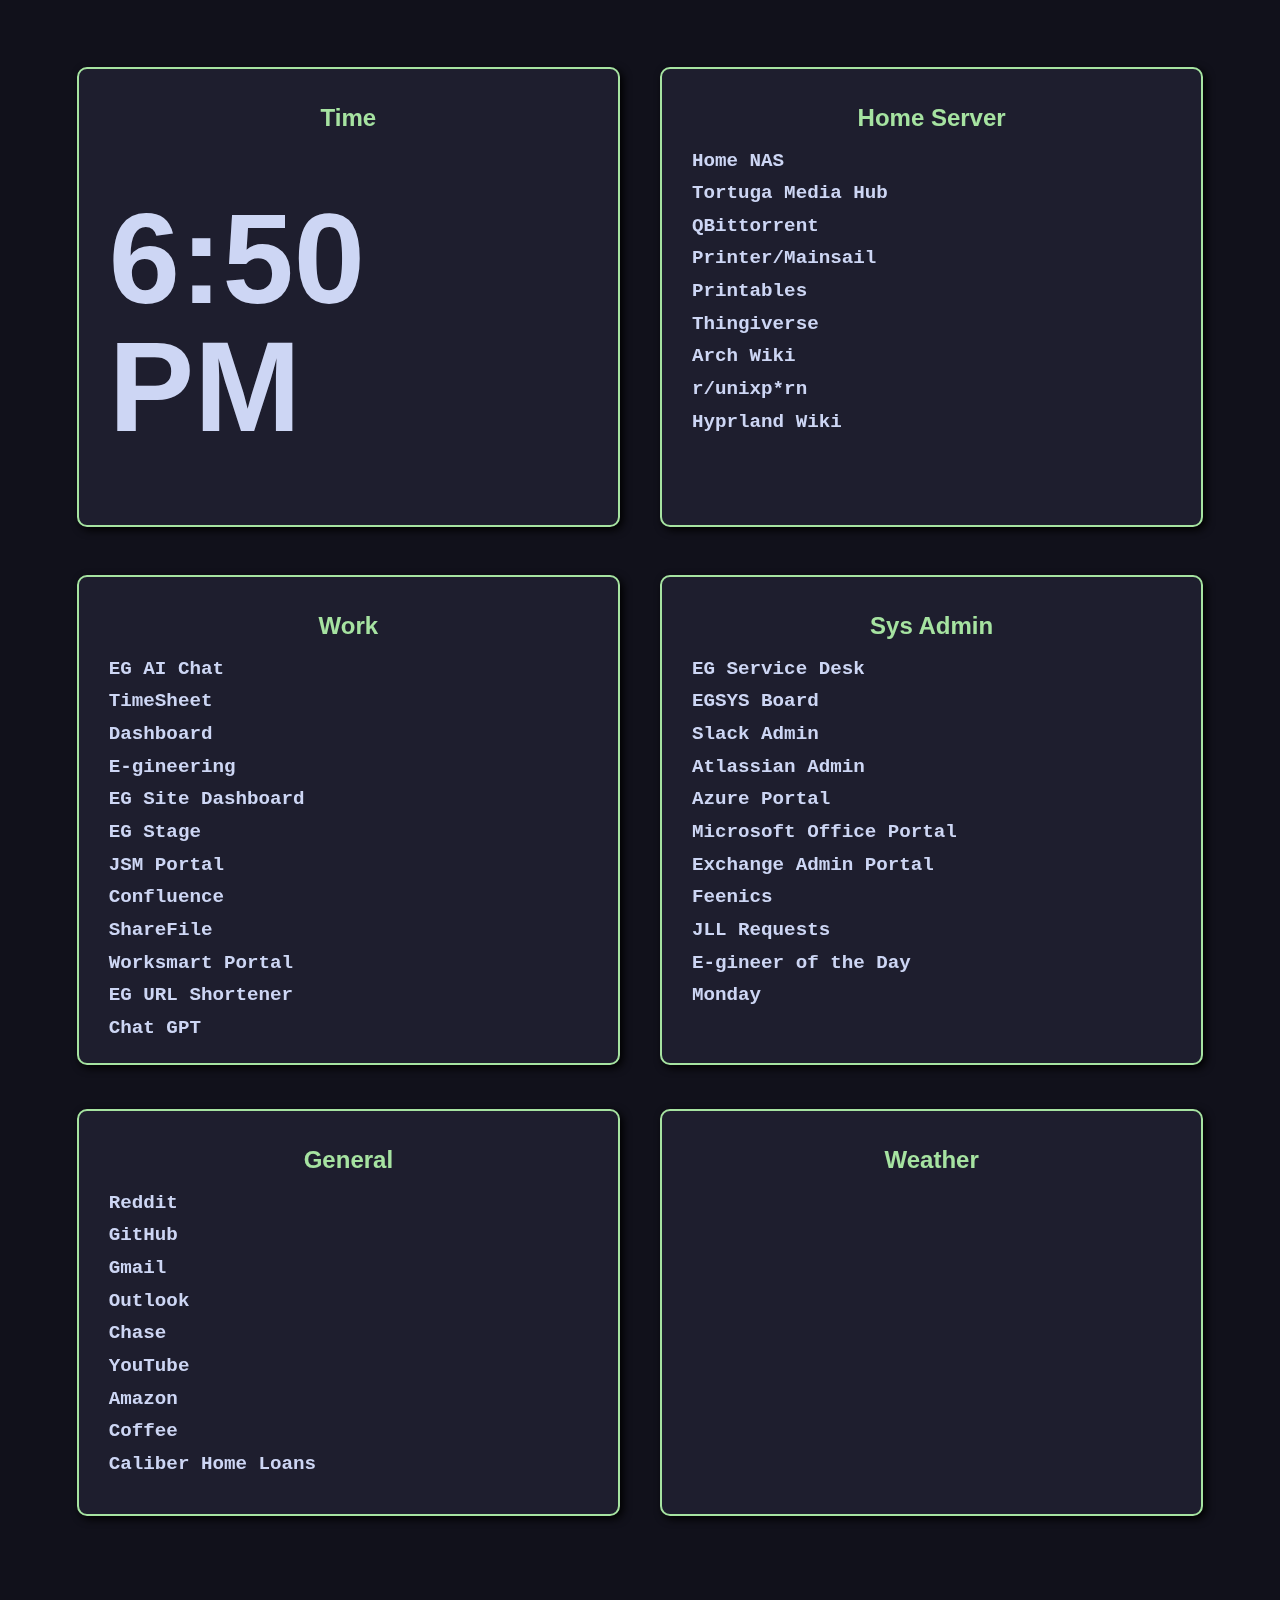
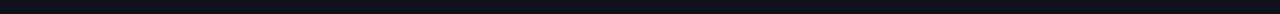
==== index.html @ acf40770 "EGSYS link - Kanban'" ====
<!doctype html>

<html lang="en">

<head>
  <meta charset="utf-8">

  <title>My Bookmarks</title>
  <meta name="description" content="The HTML5 Herald">
  <meta name="author" content="SitePoint">

  <link href="https://fonts.googleapis.com/css?family=Asap:400,500,600,700&display=swap" rel="stylesheet">
  <link href="https://fonts.googleapis.com/css?family=IBM+Plex+Mono:300,400,700&display=swap" rel="stylesheet">
  <link rel="icon" href="faves/arch.svg" type="image/svg+xml">
  <link rel="script" type="script" href="scripts.js">
  <link rel="stylesheet" type="text/css" href="column-classes.css">
  <link rel="stylesheet" type="text/css" href="style.css">  


  <script>
  function startTime() {
    var today = new Date();
    var h = today.getHours();
    var m = today.getMinutes();
    var s = today.getSeconds();
    var ampm = h >= 12 ? 'PM' : 'AM';
    h = h % 12;
    h = h ? h : 12; // the hour '0' should be '12'
    m = checkTime(m);
    s = checkTime(s);
    document.getElementById('txt').innerHTML =
      h + ":" + m + " " + ampm;
    var t = setTimeout(startTime, 500);
  }
  function checkTime(i) {
    if (i < 10) { i = "0" + i };  // add zero in front of numbers < 10
    return i;
  }
</script>



</head>

<body class="background-image" onload="startTime()">

  <header>
  </header>
  
  <div class="card-container">

    <div class="card grid">
      <h3>Time</h3>
      <div id=txt></div>
    </div>
    
    <div class="card grid">
      <h3>Home Server</h3>
      <ul>
        <li><a target="_blank" href="http://10.0.0.230/">Home NAS</a></li>
        <li><a target="_blank" href="https://tortugamediahub.com">Tortuga Media Hub</a></li>
        <li><a target="_blank" href="http://10.0.0.196:8080/">QBittorrent</a></li>
        <li><a target="_blank" href="http://10.0.0.172/">Printer/Mainsail</a></li>
        <li><a target="_blank" href="http://www.printables.com">Printables</a></li>
        <li><a target="_blank" href="https://www.thingiverse.com/">Thingiverse</a></li>
        <li><a target="_blank" href="https://wiki.archlinux.org/">Arch Wiki</a></li>
        <li><a target="_blank" href="https://www.reddit.com/r/unixporn/">r/unixp*rn</a></li>
        <li><a target="_blank" href="https://wiki.hyprland.org/">Hyprland Wiki</a></li>
      </ul>
      </ul>
    </div>
    
    <div class="card grid">
      <h3>Work</h3>
      <ul>
        <li><a target="_blank" href="https://aichat.e-gineering.com">EG AI Chat</a></li>
        <li><a target="_blank" href="https://time.e-gineering.com">TimeSheet</a></li>
        <li><a target="_blank" href="https://dashboard.e-gineering.com">Dashboard</a></li>
        <li><a target="_blank" href="http://www.e-gineering.com/">E-gineering</a></li>
        <li><a target="_blank" href="http://www.e-gineering.com/wp-admin">EG Site Dashboard</a></li>
        <li><a target="_blank" href="https://egwpstaging.wpengine.com/">EG Stage</a></li>
        <li><a target="_blank" href="https://e-gineering.atlassian.net/servicedesk/customer/portals">JSM Portal</a></li>
        <li><a target="_blank" href="https://e-gineering.atlassian.net/wiki/home">Confluence</a></li>
        <li><a target="_blank" href="https://e-gineering.sharefile.com/dashboard">ShareFile</a></li>
        <li><a target="_blank" href="https://wsiee.prismhr.com/wsi">Worksmart Portal</a></li>
        <li><a target="_blank" href="https://u.eginc.io/">EG URL Shortener</a></li>
        <li><a target="_blank" href="https://chat.openai.com/">Chat GPT</a></li>
      </ul>
    </div>
    
    <div class="card grid">
      <h3>Sys Admin</h3>
      <ul>
        <li><a target="_blank" href="https://e-gineering.atlassian.net/jira/servicedesk/projects/EGSD/">EG Service Desk</a></li>
        <li><a target="_blank" href="https://e-gineering.atlassian.net/jira/software/c/projects/EGSYS/boards/229">EGSYS Board</a></li>
        <li><a target="_blank" href="https://e-gineering.slack.com/admin">Slack Admin</a></li>
        <li><a target="_blank" href="https://admin.atlassian.com">Atlassian Admin</a></li>
        <li><a target="_blank" href="https://portal.azure.com/">Azure Portal</a></li>
        <li><a target="_blank" href="https://admin.microsoft.com/AdminPortal/Home">Microsoft Office Portal</a></li>
        <li><a target="_blank" href="https://admin.exchange.microsoft.com/#/">Exchange Admin Portal</a></li>
        <li><a target="_blank" href="https://keep.feenicshosting.com/dashboard">Feenics</a></li>
        <li><a target="_blank" href="https://www.ng1.angusanywhere.com/Tenant/JLL/JLL/Default.aspx">JLL Requests</a></li>
        <li><a target="_blank" href="https://docs.google.com/spreadsheets/d/1_-g8cdtYRNBKODkopYrviepSSPuksaxMFamxk_QSzrs/edit#gid=0">E-gineer of the Day</a></li>
        <li><a target="_blank" href="https://e-gineering.monday.com/my_work">Monday</a></li>
      </ul>
    </div>

    <div class="card grid">
      <h3>General</h3>
      <ul>
        <li><a target="_blank" href="https://reddit.com">Reddit</a></li>
        <li><a target="_blank" href="https://github.com">GitHub</a></li>
        <li><a target="_blank" href="https://gmail.com">Gmail</a></li>
        <li><a target="_blank" href="https://outlook.office.com">Outlook</a></li>
        <li><a target="_blank" href="https://www.chase.com">Chase</a></li>
        <li><a target="_blank" href="https://www.youtube.com">YouTube</a></li>
        <li><a target="_blank" href="https://smile.amazon.com">Amazon</a></li>
        <li><a target="_blank" href="https://www.mistobox.com/dashboard/">Coffee</a></li>
        <li><a target="_blank" href="https://myaccount.caliberhomeloans.com/dashboard">Caliber Home Loans</a></li>        
      </ul>
    </div>

<div class="card grid">
  <h3>Weather</h3>
  <p id="temperature"></p>
  <p id="conditions"></p>
</div>

  </div>

  <script src="weather.js"></script>

</body>

</html>
---- style.css ----
/* reset styles */
html, body, div, span, applet, object, iframe, h1, h2, h3, h4, h5, h6, p, blockquote, pre,
a, abbr, acronym, address, big, cite, code, del, dfn, em, font, img, ins, kbd, q, s, samp,
small, strike, strong, sub, sup, tt, var, b, u, i, center,
dl, dt, dd, ol, ul, li, fieldset, form, label, legend,
table, caption, tbody, tfoot, thead, tr, th, td {
    margin: 0; padding: 0;  border: 0; outline: 0; font-size: 100%;
    vertical-align: baseline; background: transparent;
}

body { line-height: 1; }
ol, ul { list-style: none; }
blockquote, q { quotes: none; }
blockquote:before, blockquote:after, q:before, q:after { content: ''; }
:focus { outline: 0; }
ins { text-decoration: none; }
del { text-decoration: line-through; }
table { border-collapse: collapse; border-spacing: 0; }

/* TypeScale
---------------------------*/

html {font-size: 1em;}

body {
  background-color: white;
  margin: 0%;
  font-family: 'Jetbrains Mono', monospace;
  font-weight: 600;
  line-height: 1.2;
  color: #cdd6f4;
  height: auto;
}

p {margin-bottom: 1.3em;}

h1, h2, h3, h4 {
  margin: 1.414em 0 0.5em;
  font-weight: 600;
  line-height: 1.2;
}

h1 {
  margin: 2%;
  font-size: 2.441em;
}

h2 {font-size: 1.953em;}

h3 {font-size: 1.5em;}

h4 {font-size: 1.25em;}

small, .font_small {font-size: 0.8em;}


/* Typography
---------------------------*/

.background-image {
/*   background:linear-gradient(rgba(0,0,0,0.7), rgba(0,0,0,0.9)), url('images/pixel.png');*/
   background-color: #11111b;
   background-size: cover;
   background-attachment: fixed;
   background-position: center;
   height: 100vh;
}

h1,h2,h3,h4,h5 {
  color: #cdd6f4;
  font-family: 'Jetbrains Mono', sans-serif;
  word-wrap: break-word;
}

body, p, a {
  font-family: 'Jetbrains Mono', monospace;
  font-weight: 600;
  line-height: 1.7;
}

h1.title, #txt {
  font-weight: 900;
  font-family: 'Jetbrains Mono', sans-serif;
  text-align: left;
  font-size: 8em;
  line-height: 1;
  padding: 50px 0px;
}

h1.ending {
  margin: auto;
}

h3 {
  font-weight: 900;
  color: #cdd6f4;
}

a, p {
  color: #cdd6f4;
  font-size: 1.2em;
  text-decoration: none;
}

a:hover {
  color: #a6e3a1;
}

nav ul {
  display: inline;
}

/*ul li:before {
    content: "• ";
}
*/

/* CARD STYLES
---------------------------*/

.card-container {
  display: grid;
  grid-template-columns: repeat(auto-fit, minmax(350px, 1fr));
  grid-auto-rows: repeat(auto-fit, minmax(150px, 1fr));
  grid-gap: 2.5em;
  grid-auto-flow: dense;
  align-items: center;
  margin: 5% 6%;
  padding-bottom: 100px;
}

.card-container .ux-card {
  grid-template-columns: repeat(auto-fit, minmax(350px, 2fr));
}

.card {
  padding: 30px;
  height: 85%;
  border-radius: 10px;
  background: #1e1e2e;
  border: 2px solid #a6e3a1;
  backdrop-filter: blur(3px);
  box-shadow: 3px 3px 8px #000;
}

.card h3 {
  margin-top: 1%;
  color: #a6e3a1;
  text-align: center;
  font-weight: 900;
  font-family: 'Jetbrains Mono', sans-serif;
}

#currentTime {
  font-size: 9em;
  text-align: center;
  font-weight: 300;
  color: #a6e3a1;
  margin: 100px auto;
}

footer {
    margin: 1%;
}

/* CARD STYLES
---------------------------*/
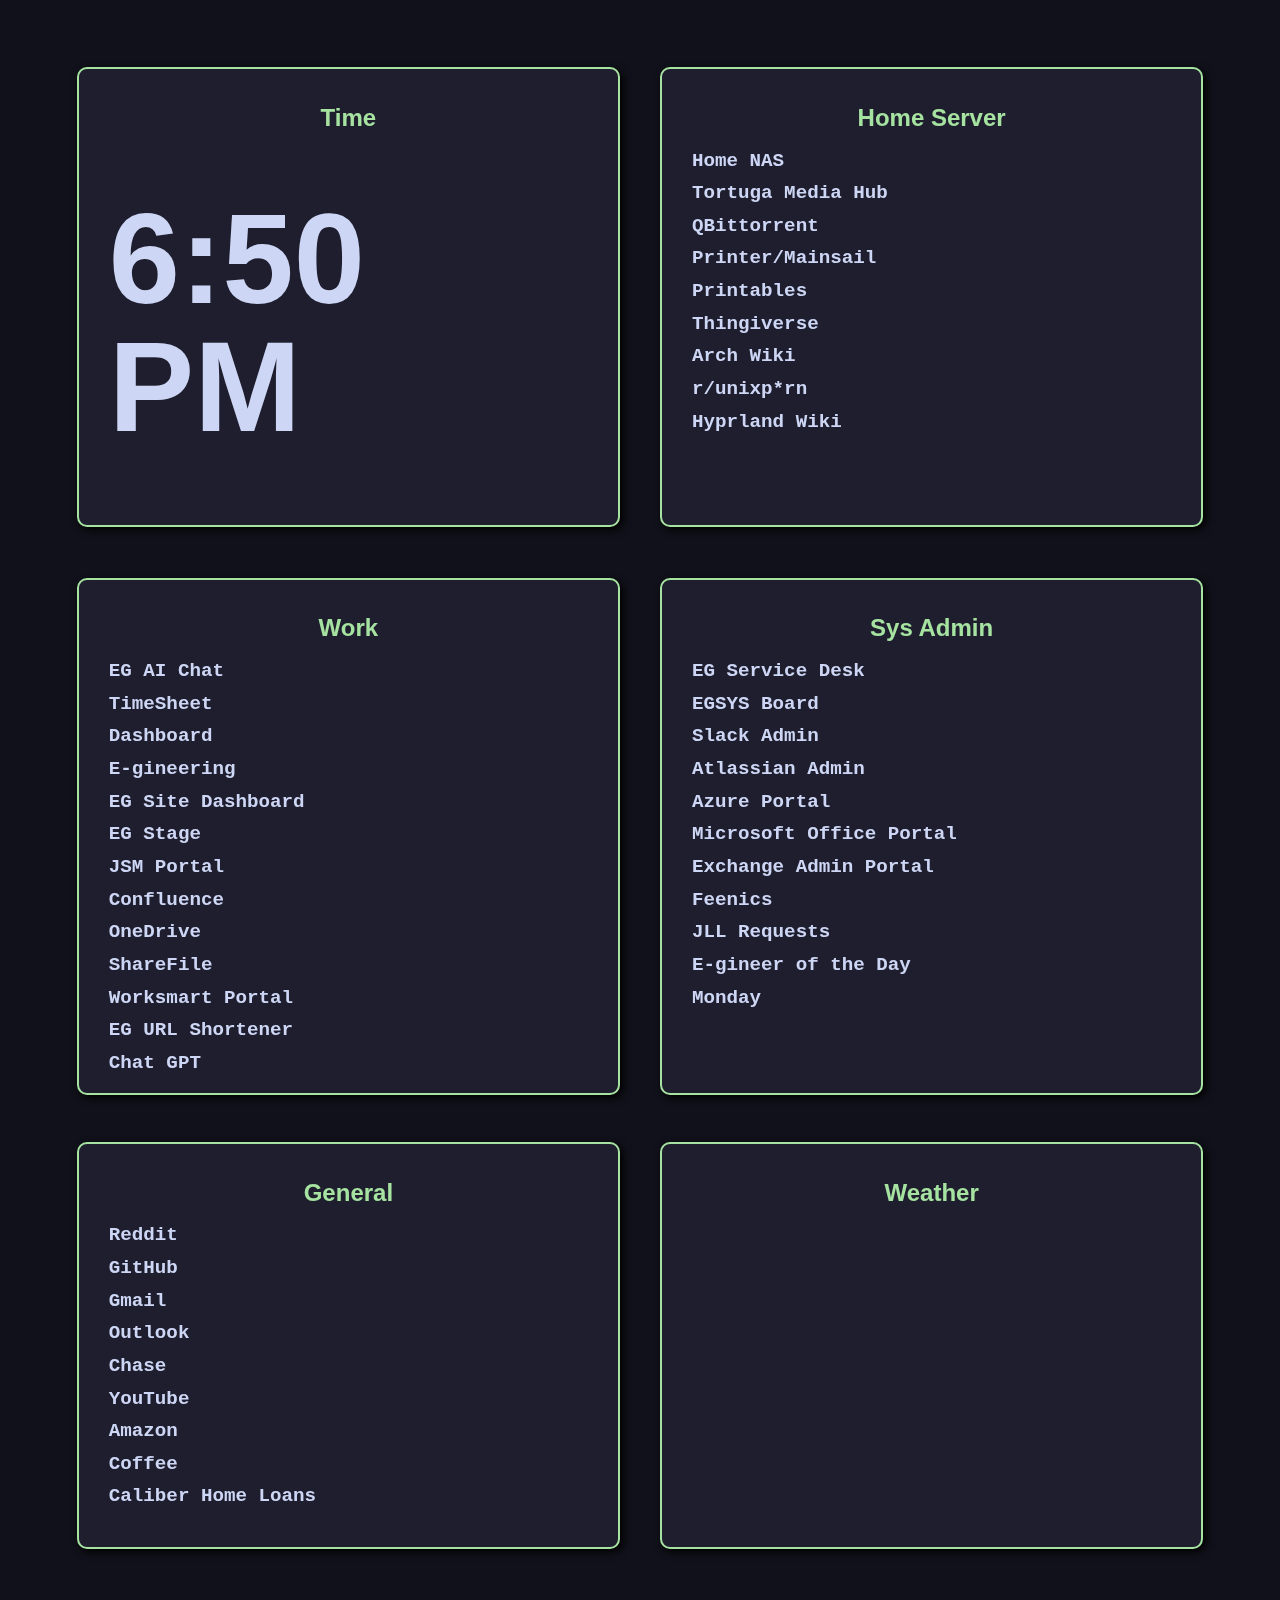
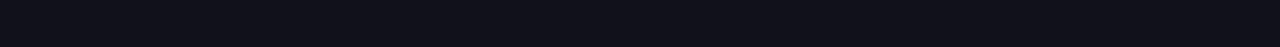
==== commit 8d5c8003: "New JLL portal" ====
--- a/index.html
+++ b/index.html
@@ -14,31 +14,30 @@
   <link rel="icon" href="faves/arch.svg" type="image/svg+xml">
   <link rel="script" type="script" href="scripts.js">
   <link rel="stylesheet" type="text/css" href="column-classes.css">
-  <link rel="stylesheet" type="text/css" href="style.css">  
+  <link rel="stylesheet" type="text/css" href="style.css">
+  <link href="https://cdnjs.cloudflare.com/ajax/libs/font-awesome/6.0.0-beta3/css/all.min.css" rel="stylesheet">
 
 
   <script>
-  function startTime() {
-    var today = new Date();
-    var h = today.getHours();
-    var m = today.getMinutes();
-    var s = today.getSeconds();
-    var ampm = h >= 12 ? 'PM' : 'AM';
-    h = h % 12;
-    h = h ? h : 12; // the hour '0' should be '12'
-    m = checkTime(m);
-    s = checkTime(s);
-    document.getElementById('txt').innerHTML =
-      h + ":" + m + " " + ampm;
-    var t = setTimeout(startTime, 500);
-  }
-  function checkTime(i) {
-    if (i < 10) { i = "0" + i };  // add zero in front of numbers < 10
-    return i;
-  }
-</script>
-
-
+    function startTime() {
+      var today = new Date();
+      var h = today.getHours();
+      var m = today.getMinutes();
+      var s = today.getSeconds();
+      var ampm = h >= 12 ? 'PM' : 'AM';
+      h = h % 12;
+      h = h ? h : 12; // the hour '0' should be '12'
+      m = checkTime(m);
+      s = checkTime(s);
+      document.getElementById('txt').innerHTML =
+        h + ":" + m + " " + ampm;
+      var t = setTimeout(startTime, 500);
+    }
+    function checkTime(i) {
+      if (i < 10) {i = "0" + i};  // add zero in front of numbers < 10
+      return i;
+    }
+  </script>
 
 </head>
 
@@ -46,14 +45,14 @@
 
   <header>
   </header>
-  
+
   <div class="card-container">
 
     <div class="card grid">
       <h3>Time</h3>
       <div id=txt></div>
     </div>
-    
+
     <div class="card grid">
       <h3>Home Server</h3>
       <ul>
@@ -69,7 +68,7 @@
       </ul>
       </ul>
     </div>
-    
+
     <div class="card grid">
       <h3>Work</h3>
       <ul>
@@ -81,26 +80,32 @@
         <li><a target="_blank" href="https://egwpstaging.wpengine.com/">EG Stage</a></li>
         <li><a target="_blank" href="https://e-gineering.atlassian.net/servicedesk/customer/portals">JSM Portal</a></li>
         <li><a target="_blank" href="https://e-gineering.atlassian.net/wiki/home">Confluence</a></li>
+        <li><a target="_blank" href="https://egineering-my.sharepoint.com/personal/justin_dickey_e-gineering_com/_layouts/15/onedrive.aspx?view=0">OneDrive</a></li>
         <li><a target="_blank" href="https://e-gineering.sharefile.com/dashboard">ShareFile</a></li>
         <li><a target="_blank" href="https://wsiee.prismhr.com/wsi">Worksmart Portal</a></li>
         <li><a target="_blank" href="https://u.eginc.io/">EG URL Shortener</a></li>
         <li><a target="_blank" href="https://chat.openai.com/">Chat GPT</a></li>
       </ul>
     </div>
-    
+
     <div class="card grid">
       <h3>Sys Admin</h3>
       <ul>
-        <li><a target="_blank" href="https://e-gineering.atlassian.net/jira/servicedesk/projects/EGSD/">EG Service Desk</a></li>
-        <li><a target="_blank" href="https://e-gineering.atlassian.net/jira/software/c/projects/EGSYS/boards/229">EGSYS Board</a></li>
+        <li><a target="_blank" href="https://e-gineering.atlassian.net/jira/servicedesk/projects/EGSD/">EG Service
+            Desk</a></li>
+        <li><a target="_blank" href="https://e-gineering.atlassian.net/jira/software/c/projects/EGSYS/boards/229">EGSYS
+            Board</a></li>
         <li><a target="_blank" href="https://e-gineering.slack.com/admin">Slack Admin</a></li>
         <li><a target="_blank" href="https://admin.atlassian.com">Atlassian Admin</a></li>
         <li><a target="_blank" href="https://portal.azure.com/">Azure Portal</a></li>
         <li><a target="_blank" href="https://admin.microsoft.com/AdminPortal/Home">Microsoft Office Portal</a></li>
         <li><a target="_blank" href="https://admin.exchange.microsoft.com/#/">Exchange Admin Portal</a></li>
         <li><a target="_blank" href="https://keep.feenicshosting.com/dashboard">Feenics</a></li>
-        <li><a target="_blank" href="https://www.ng1.angusanywhere.com/Tenant/JLL/JLL/Default.aspx">JLL Requests</a></li>
-        <li><a target="_blank" href="https://docs.google.com/spreadsheets/d/1_-g8cdtYRNBKODkopYrviepSSPuksaxMFamxk_QSzrs/edit#gid=0">E-gineer of the Day</a></li>
+        <li><a target="_blank" href="https://connect.buildingengines.com/">JLL Requests</a>
+        </li>
+        <li><a target="_blank"
+            href="https://docs.google.com/spreadsheets/d/1_-g8cdtYRNBKODkopYrviepSSPuksaxMFamxk_QSzrs/edit#gid=0">E-gineer
+            of the Day</a></li>
         <li><a target="_blank" href="https://e-gineering.monday.com/my_work">Monday</a></li>
       </ul>
     </div>
@@ -116,15 +121,15 @@
         <li><a target="_blank" href="https://www.youtube.com">YouTube</a></li>
         <li><a target="_blank" href="https://smile.amazon.com">Amazon</a></li>
         <li><a target="_blank" href="https://www.mistobox.com/dashboard/">Coffee</a></li>
-        <li><a target="_blank" href="https://myaccount.caliberhomeloans.com/dashboard">Caliber Home Loans</a></li>        
+        <li><a target="_blank" href="https://myaccount.caliberhomeloans.com/dashboard">Caliber Home Loans</a></li>
       </ul>
     </div>
 
-<div class="card grid">
-  <h3>Weather</h3>
-  <p id="temperature"></p>
-  <p id="conditions"></p>
-</div>
+    <div class="card grid">
+      <h3>Weather</h3>
+      <p id="temperature"></p>
+      <p id="conditions"></p>
+    </div>
 
   </div>
 
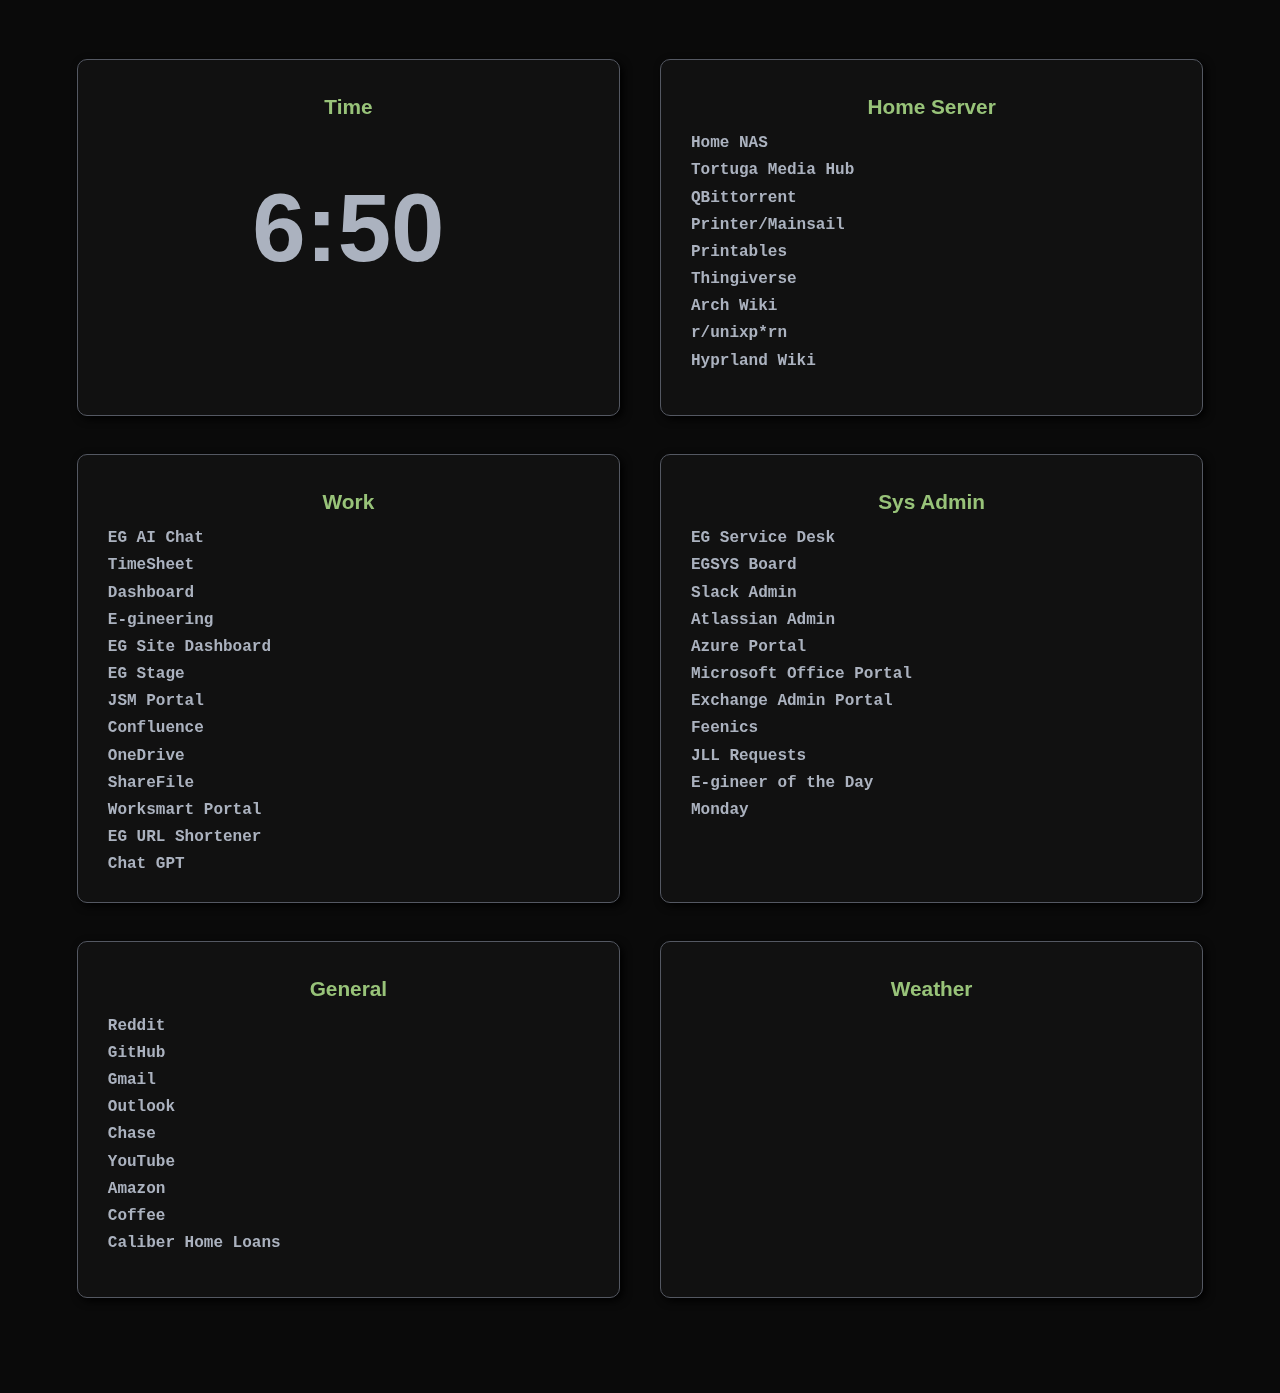
==== commit ff8d1cb2: "cleaner clock, better colors, smaller fonts, and smaller borders" ====
--- a/index.html
+++ b/index.html
@@ -24,13 +24,13 @@
       var h = today.getHours();
       var m = today.getMinutes();
       var s = today.getSeconds();
-      var ampm = h >= 12 ? 'PM' : 'AM';
+      var ampm = h >= 12 ? 'pm' : 'am';
       h = h % 12;
       h = h ? h : 12; // the hour '0' should be '12'
       m = checkTime(m);
       s = checkTime(s);
       document.getElementById('txt').innerHTML =
-        h + ":" + m + " " + ampm;
+        h + ":" + m;
       var t = setTimeout(startTime, 500);
     }
     function checkTime(i) {
--- a/style.css
+++ b/style.css
@@ -28,7 +28,7 @@
   font-family: 'Jetbrains Mono', monospace;
   font-weight: 600;
   line-height: 1.2;
-  color: #cdd6f4;
+  color: #abb2bf;
   height: auto;
 }
 
@@ -42,14 +42,14 @@
 
 h1 {
   margin: 2%;
-  font-size: 2.441em;
+  font-size: 2em;
 }
 
-h2 {font-size: 1.953em;}
+h2 {font-size: 1.5em;}
 
-h3 {font-size: 1.5em;}
+h3 {font-size: 1.3em;}
 
-h4 {font-size: 1.25em;}
+h4 {font-size: 1.1em;}
 
 small, .font_small {font-size: 0.8em;}
 
@@ -59,7 +59,7 @@
 
 .background-image {
 /*   background:linear-gradient(rgba(0,0,0,0.7), rgba(0,0,0,0.9)), url('images/pixel.png');*/
-   background-color: #11111b;
+   background-color: #0A0A0A;
    background-size: cover;
    background-attachment: fixed;
    background-position: center;
@@ -67,7 +67,7 @@
 }
 
 h1,h2,h3,h4,h5 {
-  color: #cdd6f4;
+  color: #abb2bf;
   font-family: 'Jetbrains Mono', sans-serif;
   word-wrap: break-word;
 }
@@ -81,8 +81,8 @@
 h1.title, #txt {
   font-weight: 900;
   font-family: 'Jetbrains Mono', sans-serif;
-  text-align: left;
-  font-size: 8em;
+  text-align: center;
+  font-size: 6em;
   line-height: 1;
   padding: 50px 0px;
 }
@@ -93,17 +93,17 @@
 
 h3 {
   font-weight: 900;
-  color: #cdd6f4;
+  color: #abb2bf;
 }
 
 a, p {
-  color: #cdd6f4;
-  font-size: 1.2em;
+  color: #abb2bf;
+  font-size: 1em;
   text-decoration: none;
 }
 
 a:hover {
-  color: #a6e3a1;
+  color: #98c379;
 }
 
 nav ul {
@@ -137,15 +137,15 @@
   padding: 30px;
   height: 85%;
   border-radius: 10px;
-  background: #1e1e2e;
-  border: 2px solid #a6e3a1;
+  background: #111111;
+  border: 1px solid #545862;
   backdrop-filter: blur(3px);
   box-shadow: 3px 3px 8px #000;
 }
 
 .card h3 {
   margin-top: 1%;
-  color: #a6e3a1;
+  color: #98c379;
   text-align: center;
   font-weight: 900;
   font-family: 'Jetbrains Mono', sans-serif;
@@ -155,7 +155,7 @@
   font-size: 9em;
   text-align: center;
   font-weight: 300;
-  color: #a6e3a1;
+  color: #98c379;
   margin: 100px auto;
 }
 
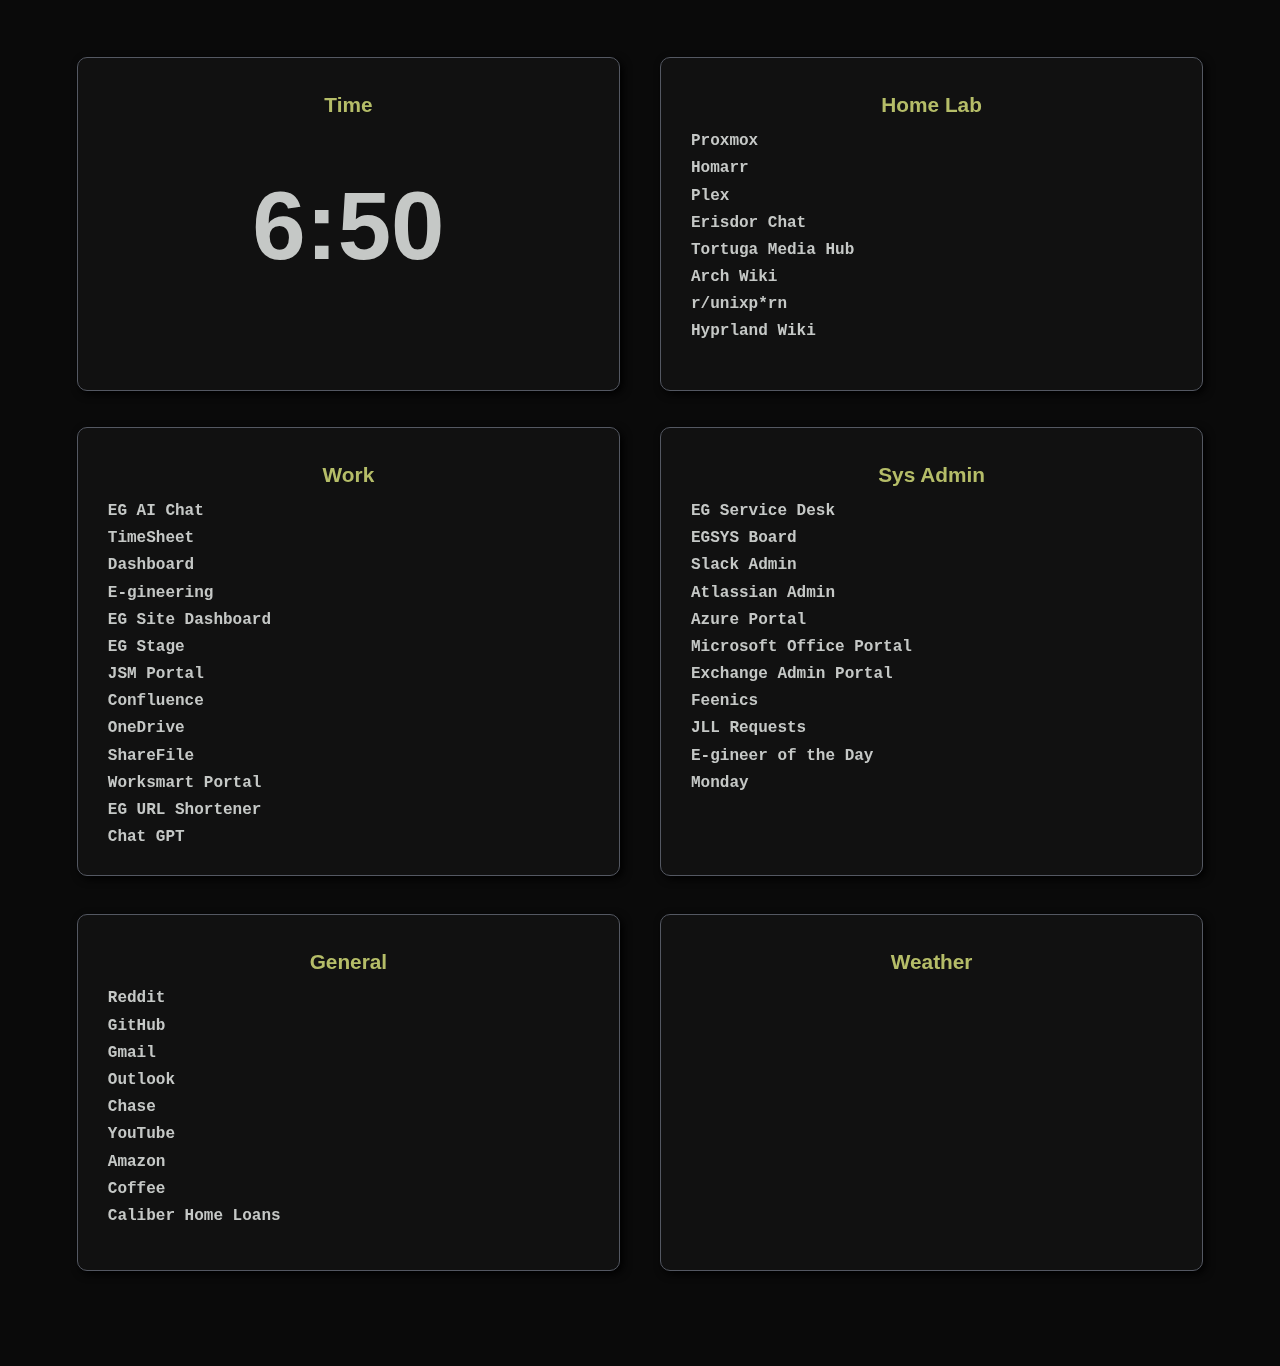
==== commit 134b389e: "HomeLab" ====
--- a/index.html
+++ b/index.html
@@ -54,18 +54,16 @@
     </div>
 
     <div class="card grid">
-      <h3>Home Server</h3>
+      <h3>Home Lab</h3>
       <ul>
-        <li><a target="_blank" href="http://10.0.0.230/">Home NAS</a></li>
+        <li><a target="_blank" href="http://192.168.0.167:8006/">Proxmox</a></li>
+        <li><a target="_blank" href="http://192.168.0.88:7575/">Homarr</a></li>
+        <li><a target="_blank" href="http://192.168.0.88:32400/">Plex</a></li>
+        <li><a target="_blank" href="https://www.chat.erisdor.com">Erisdor Chat</a></li>
         <li><a target="_blank" href="https://tortugamediahub.com">Tortuga Media Hub</a></li>
-        <li><a target="_blank" href="http://10.0.0.196:8080/">QBittorrent</a></li>
-        <li><a target="_blank" href="http://10.0.0.172/">Printer/Mainsail</a></li>
-        <li><a target="_blank" href="http://www.printables.com">Printables</a></li>
-        <li><a target="_blank" href="https://www.thingiverse.com/">Thingiverse</a></li>
         <li><a target="_blank" href="https://wiki.archlinux.org/">Arch Wiki</a></li>
         <li><a target="_blank" href="https://www.reddit.com/r/unixporn/">r/unixp*rn</a></li>
         <li><a target="_blank" href="https://wiki.hyprland.org/">Hyprland Wiki</a></li>
-      </ul>
       </ul>
     </div>
 
--- a/style.css
+++ b/style.css
@@ -28,7 +28,7 @@
   font-family: 'Jetbrains Mono', monospace;
   font-weight: 600;
   line-height: 1.2;
-  color: #abb2bf;
+  color: #c5c8c6;
   height: auto;
 }
 
@@ -67,7 +67,7 @@
 }
 
 h1,h2,h3,h4,h5 {
-  color: #abb2bf;
+  color: #c5c8c6;
   font-family: 'Jetbrains Mono', sans-serif;
   word-wrap: break-word;
 }
@@ -93,17 +93,17 @@
 
 h3 {
   font-weight: 900;
-  color: #abb2bf;
+  color: #c5c8c6;
 }
 
 a, p {
-  color: #abb2bf;
+  color: #c5c8c6;
   font-size: 1em;
   text-decoration: none;
 }
 
 a:hover {
-  color: #98c379;
+  color: #b5bd68;
 }
 
 nav ul {
@@ -145,7 +145,7 @@
 
 .card h3 {
   margin-top: 1%;
-  color: #98c379;
+  color: #b5bd68;
   text-align: center;
   font-weight: 900;
   font-family: 'Jetbrains Mono', sans-serif;
@@ -155,7 +155,7 @@
   font-size: 9em;
   text-align: center;
   font-weight: 300;
-  color: #98c379;
+  color: #b5bd68;
   margin: 100px auto;
 }
 
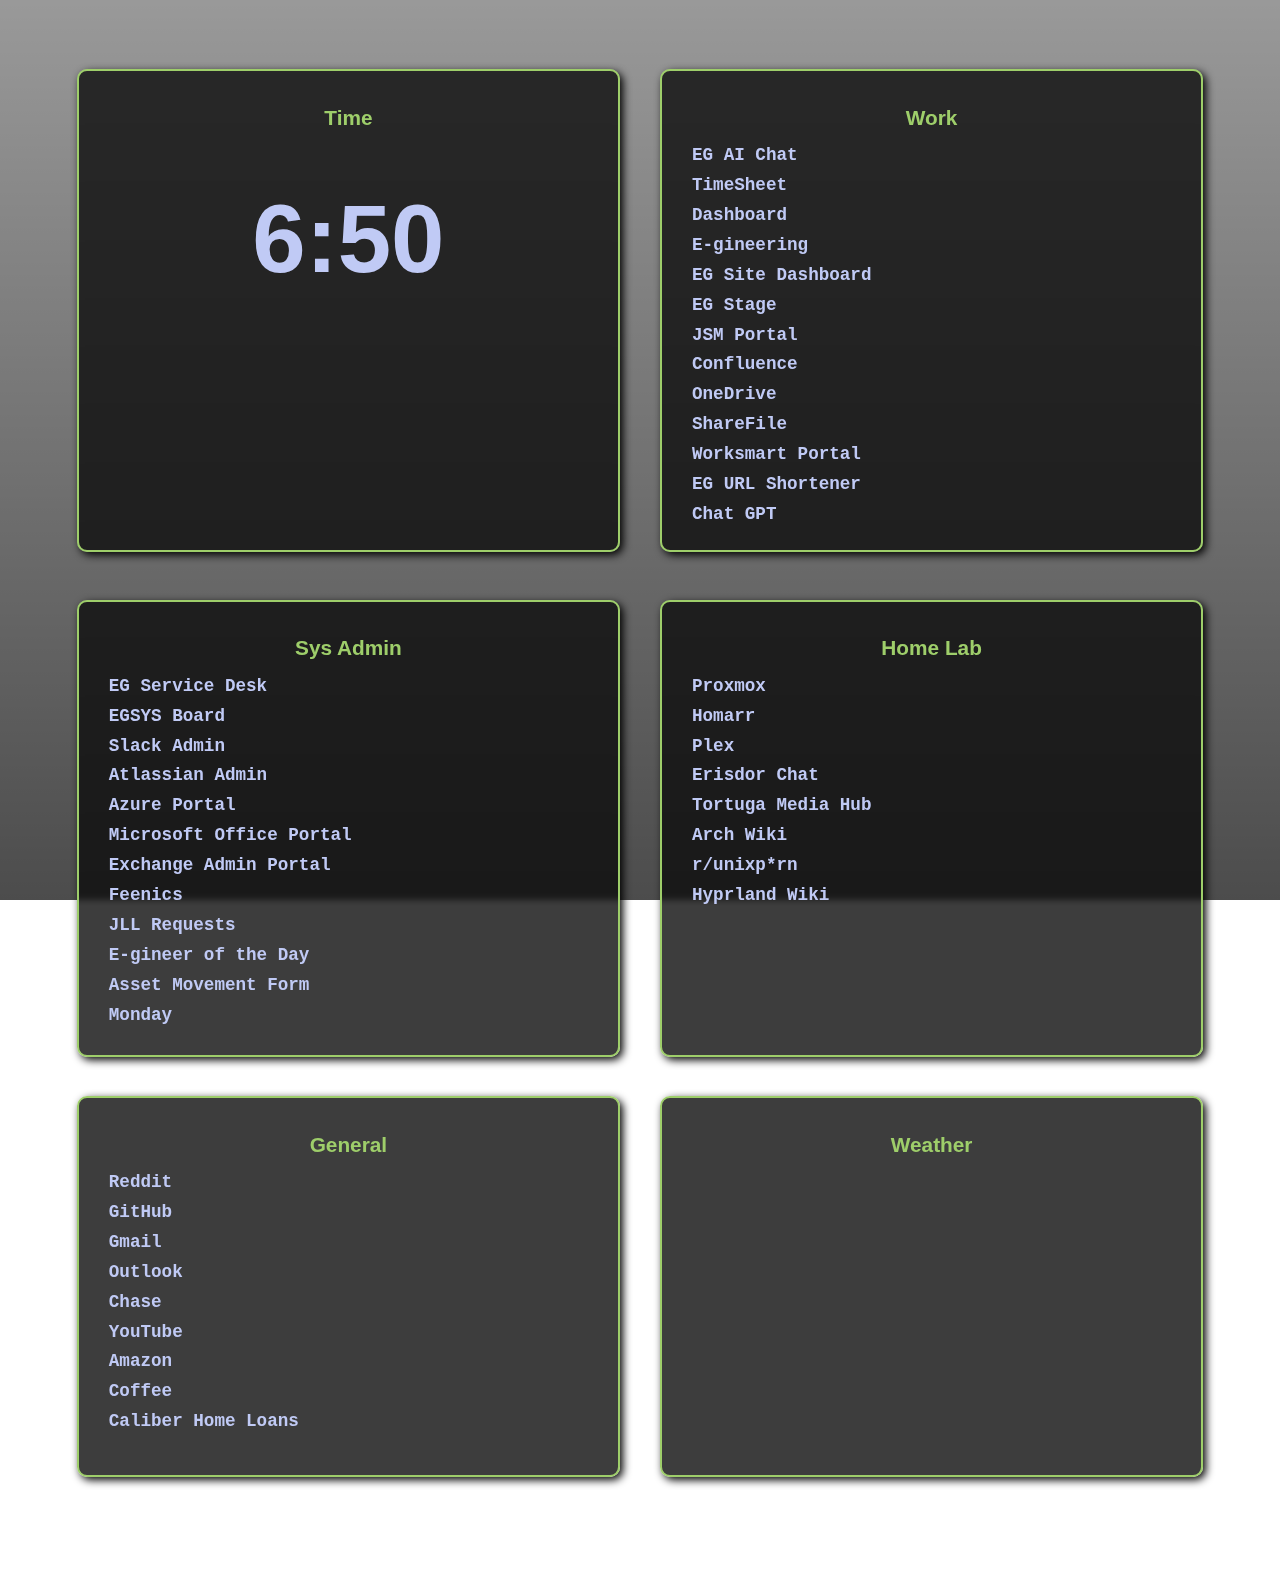
==== commit e8fc933a: "erisdorchat url" ====
--- a/index.html
+++ b/index.html
@@ -9,8 +9,9 @@
   <meta name="description" content="The HTML5 Herald">
   <meta name="author" content="SitePoint">
 
-  <link href="https://fonts.googleapis.com/css?family=Asap:400,500,600,700&display=swap" rel="stylesheet">
-  <link href="https://fonts.googleapis.com/css?family=IBM+Plex+Mono:300,400,700&display=swap" rel="stylesheet">
+  <link rel="preconnect" href="https://fonts.googleapis.com">
+  <link rel="preconnect" href="https://fonts.gstatic.com" crossorigin>
+  <link href="https://fonts.googleapis.com/css2?family=Martian+Mono:wght@100..800&display=swap" rel="stylesheet">
   <link rel="icon" href="faves/arch.svg" type="image/svg+xml">
   <link rel="script" type="script" href="scripts.js">
   <link rel="stylesheet" type="text/css" href="column-classes.css">
@@ -52,21 +53,7 @@
       <h3>Time</h3>
       <div id=txt></div>
     </div>
-
-    <div class="card grid">
-      <h3>Home Lab</h3>
-      <ul>
-        <li><a target="_blank" href="http://192.168.0.167:8006/">Proxmox</a></li>
-        <li><a target="_blank" href="http://192.168.0.88:7575/">Homarr</a></li>
-        <li><a target="_blank" href="http://192.168.0.88:32400/">Plex</a></li>
-        <li><a target="_blank" href="https://www.chat.erisdor.com">Erisdor Chat</a></li>
-        <li><a target="_blank" href="https://tortugamediahub.com">Tortuga Media Hub</a></li>
-        <li><a target="_blank" href="https://wiki.archlinux.org/">Arch Wiki</a></li>
-        <li><a target="_blank" href="https://www.reddit.com/r/unixporn/">r/unixp*rn</a></li>
-        <li><a target="_blank" href="https://wiki.hyprland.org/">Hyprland Wiki</a></li>
-      </ul>
-    </div>
-
+    
     <div class="card grid">
       <h3>Work</h3>
       <ul>
@@ -89,22 +76,32 @@
     <div class="card grid">
       <h3>Sys Admin</h3>
       <ul>
-        <li><a target="_blank" href="https://e-gineering.atlassian.net/jira/servicedesk/projects/EGSD/">EG Service
-            Desk</a></li>
-        <li><a target="_blank" href="https://e-gineering.atlassian.net/jira/software/c/projects/EGSYS/boards/229">EGSYS
-            Board</a></li>
+        <li><a target="_blank" href="https://e-gineering.atlassian.net/jira/servicedesk/projects/EGSD/">EG Service Desk</a></li>
+        <li><a target="_blank" href="https://e-gineering.atlassian.net/jira/software/c/projects/EGSYS/boards/229">EGSYS Board</a></li>
         <li><a target="_blank" href="https://e-gineering.slack.com/admin">Slack Admin</a></li>
         <li><a target="_blank" href="https://admin.atlassian.com">Atlassian Admin</a></li>
         <li><a target="_blank" href="https://portal.azure.com/">Azure Portal</a></li>
         <li><a target="_blank" href="https://admin.microsoft.com/AdminPortal/Home">Microsoft Office Portal</a></li>
         <li><a target="_blank" href="https://admin.exchange.microsoft.com/#/">Exchange Admin Portal</a></li>
         <li><a target="_blank" href="https://keep.feenicshosting.com/dashboard">Feenics</a></li>
-        <li><a target="_blank" href="https://connect.buildingengines.com/">JLL Requests</a>
-        </li>
-        <li><a target="_blank"
-            href="https://docs.google.com/spreadsheets/d/1_-g8cdtYRNBKODkopYrviepSSPuksaxMFamxk_QSzrs/edit#gid=0">E-gineer
-            of the Day</a></li>
+        <li><a target="_blank" href="https://connect.buildingengines.com/">JLL Requests</a></li>
+        <li><a target="_blank" href="https://docs.google.com/spreadsheets/d/1_-g8cdtYRNBKODkopYrviepSSPuksaxMFamxk_QSzrs/edit#gid=0">E-gineer of the Day</a></li>
+        <li><a target="_blank" href="https://forms.monday.com/forms/246d7e4d8e718140927c93f7e988d4f9?r=use1">Asset Movement Form</a></li>
         <li><a target="_blank" href="https://e-gineering.monday.com/my_work">Monday</a></li>
+      </ul>
+    </div>
+
+    <div class="card grid">
+      <h3>Home Lab</h3>
+      <ul>
+        <li><a target="_blank" href="http://192.168.0.167:8006/">Proxmox</a></li>
+        <li><a target="_blank" href="http://192.168.0.88:7575/">Homarr</a></li>
+        <li><a target="_blank" href="http://192.168.0.88:32400/">Plex</a></li>
+        <li><a target="_blank" href="aichat.erisdor.com">Erisdor Chat</a></li>
+        <li><a target="_blank" href="https://tortugamediahub.com">Tortuga Media Hub</a></li>
+        <li><a target="_blank" href="https://wiki.archlinux.org/">Arch Wiki</a></li>
+        <li><a target="_blank" href="https://www.reddit.com/r/unixporn/">r/unixp*rn</a></li>
+        <li><a target="_blank" href="https://wiki.hyprland.org/">Hyprland Wiki</a></li>
       </ul>
     </div>
 
--- a/style.css
+++ b/style.css
@@ -6,6 +6,13 @@
 table, caption, tbody, tfoot, thead, tr, th, td {
     margin: 0; padding: 0;  border: 0; outline: 0; font-size: 100%;
     vertical-align: baseline; background: transparent;
+}
+
+:root {
+  --primary: #9ece6a;
+  --secondary: #7aa2f7;
+  --background: #1a1b26;
+  --foreground: #c0caf5;
 }
 
 body { line-height: 1; }
@@ -20,15 +27,17 @@
 /* TypeScale
 ---------------------------*/
 
+
+
 html {font-size: 1em;}
 
 body {
   background-color: white;
   margin: 0%;
-  font-family: 'Jetbrains Mono', monospace;
+  font-family: 'JetBrains Mono', monospace;
   font-weight: 600;
   line-height: 1.2;
-  color: #c5c8c6;
+  color: var(--foreground);
   height: auto;
 }
 
@@ -59,7 +68,7 @@
 
 .background-image {
 /*   background:linear-gradient(rgba(0,0,0,0.7), rgba(0,0,0,0.9)), url('images/pixel.png');*/
-   background-color: #0A0A0A;
+   background:linear-gradient(rgba(0,0,0,0.4), rgba(0,0,0,0.7)), url('images/mountain_blur.jpeg');
    background-size: cover;
    background-attachment: fixed;
    background-position: center;
@@ -67,20 +76,20 @@
 }
 
 h1,h2,h3,h4,h5 {
-  color: #c5c8c6;
-  font-family: 'Jetbrains Mono', sans-serif;
+  color: var(--foreground);
+  font-family: 'JetBrains Mono', sans-serif;
   word-wrap: break-word;
 }
 
 body, p, a {
-  font-family: 'Jetbrains Mono', monospace;
+  font-family: 'JetBrains Mono', monospace;
   font-weight: 600;
   line-height: 1.7;
 }
 
 h1.title, #txt {
   font-weight: 900;
-  font-family: 'Jetbrains Mono', sans-serif;
+  font-family: 'JetBrains Mono', sans-serif;
   text-align: center;
   font-size: 6em;
   line-height: 1;
@@ -93,17 +102,17 @@
 
 h3 {
   font-weight: 900;
-  color: #c5c8c6;
+  color: var(--foreground);
 }
 
 a, p {
-  color: #c5c8c6;
-  font-size: 1em;
+  color: var(--foreground);
+  font-size: 1.1em;
   text-decoration: none;
 }
 
 a:hover {
-  color: #b5bd68;
+  color: var(--primary);
 }
 
 nav ul {
@@ -137,25 +146,25 @@
   padding: 30px;
   height: 85%;
   border-radius: 10px;
-  background: #111111;
-  border: 1px solid #545862;
+  background: rgba(12,12,12,0.8);
+  border: 2px solid var(--primary);
   backdrop-filter: blur(3px);
   box-shadow: 3px 3px 8px #000;
 }
 
 .card h3 {
   margin-top: 1%;
-  color: #b5bd68;
+  color: var(--primary);
   text-align: center;
   font-weight: 900;
-  font-family: 'Jetbrains Mono', sans-serif;
+  font-family: 'JetBrains Mono', sans-serif;
 }
 
 #currentTime {
   font-size: 9em;
   text-align: center;
   font-weight: 300;
-  color: #b5bd68;
+  color: var(--primary);
   margin: 100px auto;
 }
 
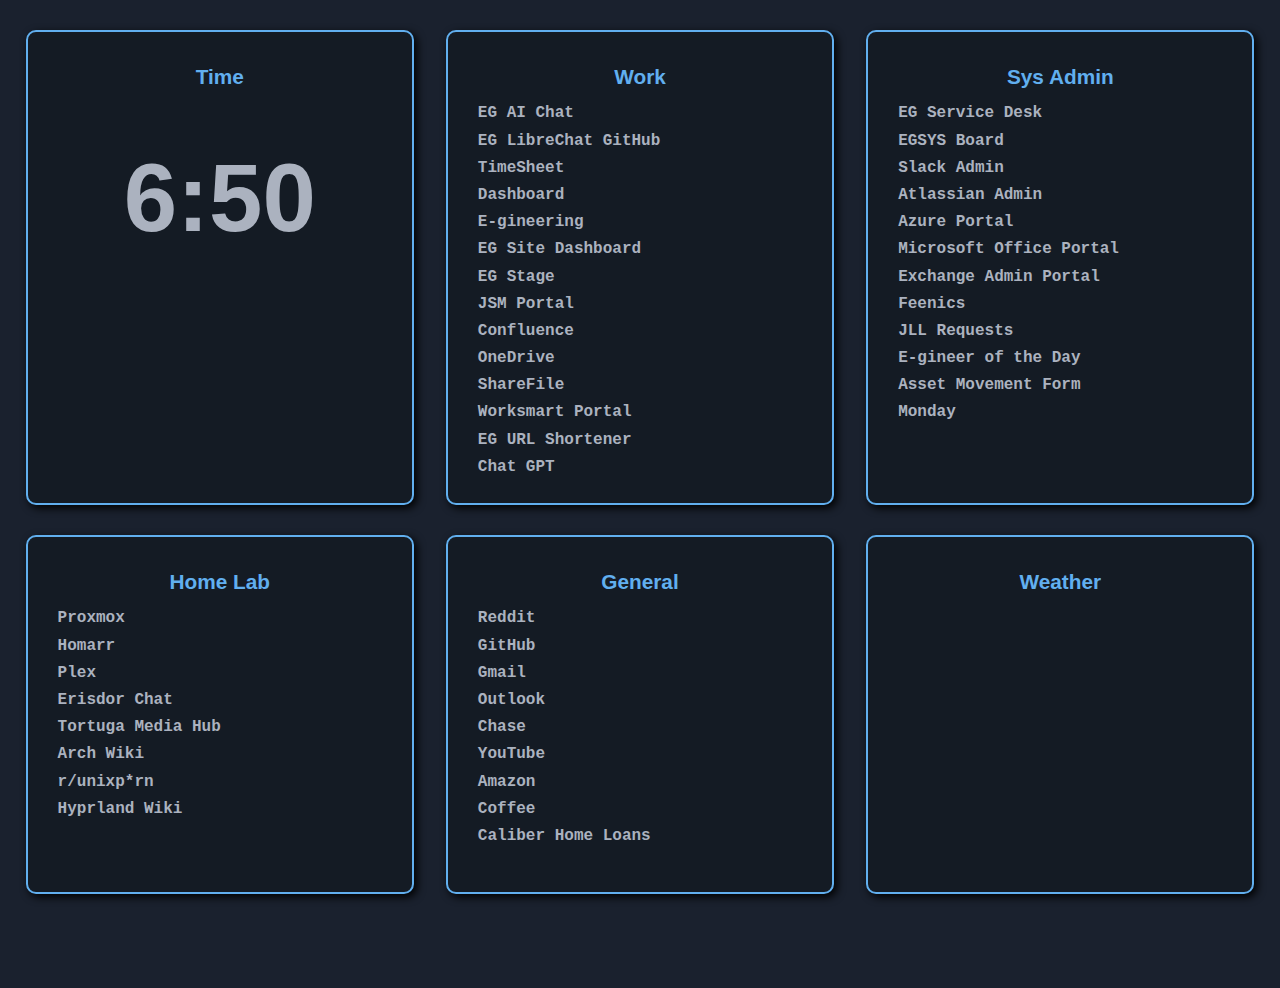
==== commit 7c9701ff: "fixes" ====
--- a/index.html
+++ b/index.html
@@ -58,6 +58,7 @@
       <h3>Work</h3>
       <ul>
         <li><a target="_blank" href="https://aichat.e-gineering.com">EG AI Chat</a></li>
+        <li><a target="_blank" href="https://github.com/e-gineering/LibreChat">EG LibreChat GitHub</a></li>
         <li><a target="_blank" href="https://time.e-gineering.com">TimeSheet</a></li>
         <li><a target="_blank" href="https://dashboard.e-gineering.com">Dashboard</a></li>
         <li><a target="_blank" href="http://www.e-gineering.com/">E-gineering</a></li>
@@ -97,7 +98,7 @@
         <li><a target="_blank" href="http://192.168.0.167:8006/">Proxmox</a></li>
         <li><a target="_blank" href="http://192.168.0.88:7575/">Homarr</a></li>
         <li><a target="_blank" href="http://192.168.0.88:32400/">Plex</a></li>
-        <li><a target="_blank" href="aichat.erisdor.com">Erisdor Chat</a></li>
+        <li><a target="_blank" href="http://aichat.erisdor.com">Erisdor Chat</a></li>
         <li><a target="_blank" href="https://tortugamediahub.com">Tortuga Media Hub</a></li>
         <li><a target="_blank" href="https://wiki.archlinux.org/">Arch Wiki</a></li>
         <li><a target="_blank" href="https://www.reddit.com/r/unixporn/">r/unixp*rn</a></li>
--- a/style.css
+++ b/style.css
@@ -9,10 +9,11 @@
 }
 
 :root {
-  --primary: #9ece6a;
-  --secondary: #7aa2f7;
-  --background: #1a1b26;
-  --foreground: #c0caf5;
+  --primary: #61afef;
+  --secondary: #98c379;
+  --background: #141b24;
+  --background-dark: #1a212e;
+  --foreground: #abb2bf;
 }
 
 body { line-height: 1; }
@@ -34,7 +35,7 @@
 body {
   background-color: white;
   margin: 0%;
-  font-family: 'JetBrains Mono', monospace;
+  font-family: 'Maple Mono', monospace;
   font-weight: 600;
   line-height: 1.2;
   color: var(--foreground);
@@ -67,29 +68,30 @@
 ---------------------------*/
 
 .background-image {
-/*   background:linear-gradient(rgba(0,0,0,0.7), rgba(0,0,0,0.9)), url('images/pixel.png');*/
-   background:linear-gradient(rgba(0,0,0,0.4), rgba(0,0,0,0.7)), url('images/mountain_blur.jpeg');
-   background-size: cover;
-   background-attachment: fixed;
-   background-position: center;
-   height: 100vh;
+/*  background:linear-gradient(rgba(0,0,0,0.7), rgba(0,0,0,0.9)), url('images/pixel.png');*/
+/*  background:linear-gradient(rgba(0,0,0,0.4), rgba(0,0,0,0.7)), url('images/mountain_blur.jpeg'); */
+  background-color: var(--background-dark); 
+  background-size: cover;
+  background-attachment: fixed;
+  background-position: center;
+  height: 100vh;
 }
 
 h1,h2,h3,h4,h5 {
   color: var(--foreground);
-  font-family: 'JetBrains Mono', sans-serif;
+  font-family: 'Maple Mono', sans-serif;
   word-wrap: break-word;
 }
 
 body, p, a {
-  font-family: 'JetBrains Mono', monospace;
+  font-family: 'Maple Mono', monospace;
   font-weight: 600;
   line-height: 1.7;
 }
 
 h1.title, #txt {
   font-weight: 900;
-  font-family: 'JetBrains Mono', sans-serif;
+  font-family: 'SF Pro Display', sans-serif;
   text-align: center;
   font-size: 6em;
   line-height: 1;
@@ -107,7 +109,7 @@
 
 a, p {
   color: var(--foreground);
-  font-size: 1.1em;
+  font-size: 1em;
   text-decoration: none;
 }
 
@@ -131,10 +133,10 @@
   display: grid;
   grid-template-columns: repeat(auto-fit, minmax(350px, 1fr));
   grid-auto-rows: repeat(auto-fit, minmax(150px, 1fr));
-  grid-gap: 2.5em;
+  grid-gap: 2em;
   grid-auto-flow: dense;
   align-items: center;
-  margin: 5% 6%;
+  margin: 2%;
   padding-bottom: 100px;
 }
 
@@ -146,9 +148,9 @@
   padding: 30px;
   height: 85%;
   border-radius: 10px;
-  background: rgba(12,12,12,0.8);
+  background: var(--background);
   border: 2px solid var(--primary);
-  backdrop-filter: blur(3px);
+/*  backdrop-filter: blur(3px);*/
   box-shadow: 3px 3px 8px #000;
 }
 
@@ -157,7 +159,7 @@
   color: var(--primary);
   text-align: center;
   font-weight: 900;
-  font-family: 'JetBrains Mono', sans-serif;
+  font-family: 'Maple Mono', sans-serif;
 }
 
 #currentTime {
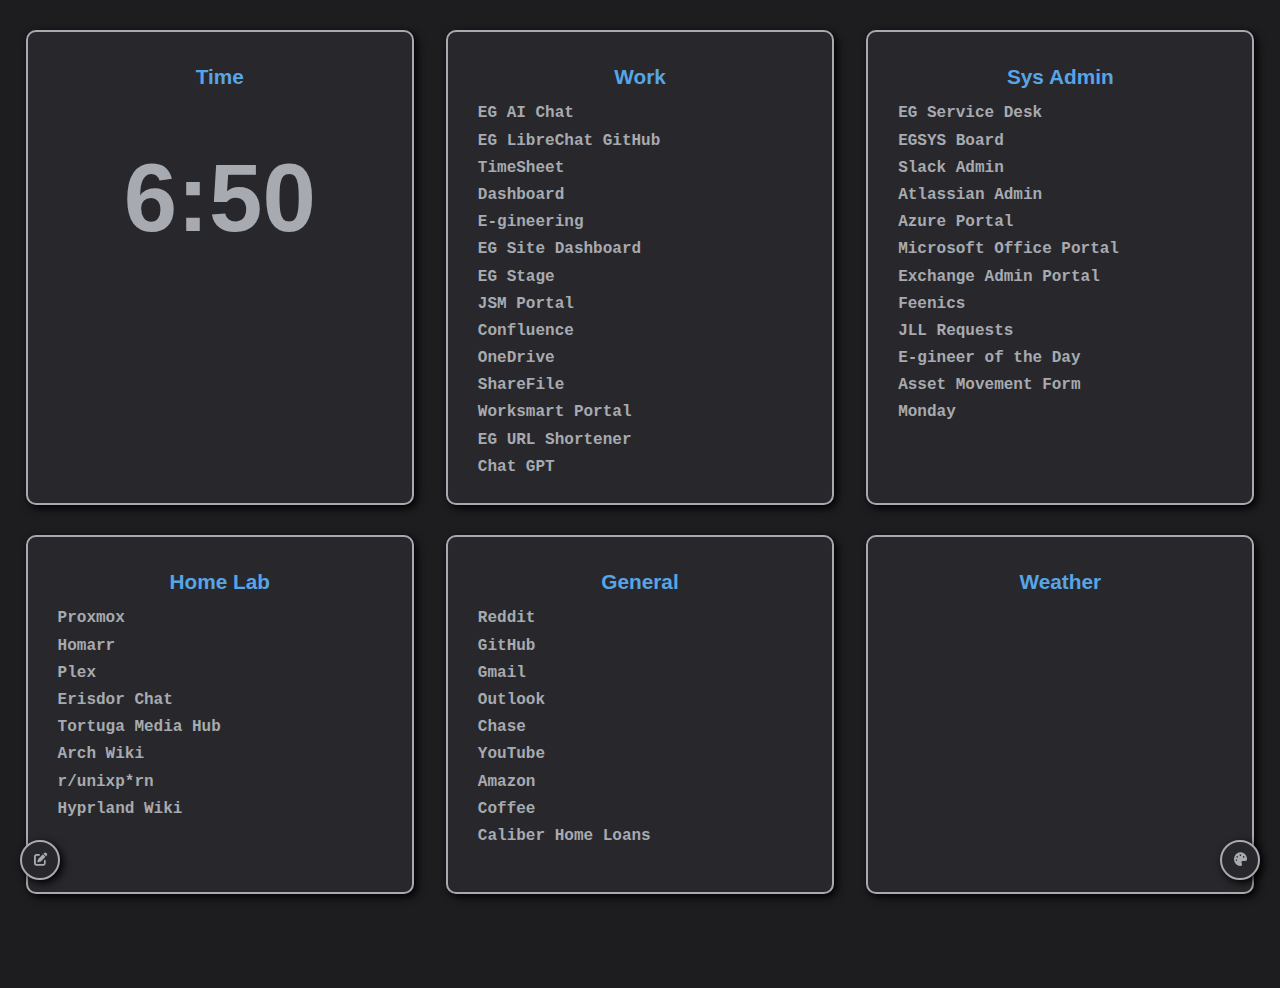
==== commit b0db8fc6: "updates" ====
--- a/index.html
+++ b/index.html
@@ -13,10 +13,10 @@
   <link rel="preconnect" href="https://fonts.gstatic.com" crossorigin>
   <link href="https://fonts.googleapis.com/css2?family=Martian+Mono:wght@100..800&display=swap" rel="stylesheet">
   <link rel="icon" href="faves/arch.svg" type="image/svg+xml">
-  <link rel="script" type="script" href="scripts.js">
   <link rel="stylesheet" type="text/css" href="column-classes.css">
   <link rel="stylesheet" type="text/css" href="style.css">
   <link href="https://cdnjs.cloudflare.com/ajax/libs/font-awesome/6.0.0-beta3/css/all.min.css" rel="stylesheet">
+  <script src="scripts.js" defer></script>
 
 
   <script>
@@ -57,67 +57,67 @@
     <div class="card grid">
       <h3>Work</h3>
       <ul>
-        <li><a target="_blank" href="https://aichat.e-gineering.com">EG AI Chat</a></li>
-        <li><a target="_blank" href="https://github.com/e-gineering/LibreChat">EG LibreChat GitHub</a></li>
-        <li><a target="_blank" href="https://time.e-gineering.com">TimeSheet</a></li>
-        <li><a target="_blank" href="https://dashboard.e-gineering.com">Dashboard</a></li>
-        <li><a target="_blank" href="http://www.e-gineering.com/">E-gineering</a></li>
-        <li><a target="_blank" href="http://www.e-gineering.com/wp-admin">EG Site Dashboard</a></li>
-        <li><a target="_blank" href="https://egwpstaging.wpengine.com/">EG Stage</a></li>
-        <li><a target="_blank" href="https://e-gineering.atlassian.net/servicedesk/customer/portals">JSM Portal</a></li>
-        <li><a target="_blank" href="https://e-gineering.atlassian.net/wiki/home">Confluence</a></li>
-        <li><a target="_blank" href="https://egineering-my.sharepoint.com/personal/justin_dickey_e-gineering_com/_layouts/15/onedrive.aspx?view=0">OneDrive</a></li>
-        <li><a target="_blank" href="https://e-gineering.sharefile.com/dashboard">ShareFile</a></li>
-        <li><a target="_blank" href="https://wsiee.prismhr.com/wsi">Worksmart Portal</a></li>
-        <li><a target="_blank" href="https://u.eginc.io/">EG URL Shortener</a></li>
-        <li><a target="_blank" href="https://chat.openai.com/">Chat GPT</a></li>
+        <li class="bookmark-item"><a target="_blank" href="https://aichat.e-gineering.com">EG AI Chat</a></li>
+        <li class="bookmark-item"><a target="_blank" href="https://github.com/e-gineering/LibreChat">EG LibreChat GitHub</a></li>
+        <li class="bookmark-item"><a target="_blank" href="https://time.e-gineering.com">TimeSheet</a></li>
+        <li class="bookmark-item"><a target="_blank" href="https://dashboard.e-gineering.com">Dashboard</a></li>
+        <li class="bookmark-item"><a target="_blank" href="http://www.e-gineering.com/">E-gineering</a></li>
+        <li class="bookmark-item"><a target="_blank" href="http://www.e-gineering.com/wp-admin">EG Site Dashboard</a></li>
+        <li class="bookmark-item"><a target="_blank" href="https://egwpstaging.wpengine.com/">EG Stage</a></li>
+        <li class="bookmark-item"><a target="_blank" href="https://e-gineering.atlassian.net/servicedesk/customer/portals">JSM Portal</a></li>
+        <li class="bookmark-item"><a target="_blank" href="https://e-gineering.atlassian.net/wiki/home">Confluence</a></li>
+        <li class="bookmark-item"><a target="_blank" href="https://egineering-my.sharepoint.com/personal/justin_dickey_e-gineering_com/_layouts/15/onedrive.aspx?view=0">OneDrive</a></li>
+        <li class="bookmark-item"><a target="_blank" href="https://e-gineering.sharefile.com/dashboard">ShareFile</a></li>
+        <li class="bookmark-item"><a target="_blank" href="https://wsiee.prismhr.com/wsi">Worksmart Portal</a></li>
+        <li class="bookmark-item"><a target="_blank" href="https://u.eginc.io/">EG URL Shortener</a></li>
+        <li class="bookmark-item"><a target="_blank" href="https://chat.openai.com/">Chat GPT</a></li>
       </ul>
     </div>
 
     <div class="card grid">
       <h3>Sys Admin</h3>
       <ul>
-        <li><a target="_blank" href="https://e-gineering.atlassian.net/jira/servicedesk/projects/EGSD/">EG Service Desk</a></li>
-        <li><a target="_blank" href="https://e-gineering.atlassian.net/jira/software/c/projects/EGSYS/boards/229">EGSYS Board</a></li>
-        <li><a target="_blank" href="https://e-gineering.slack.com/admin">Slack Admin</a></li>
-        <li><a target="_blank" href="https://admin.atlassian.com">Atlassian Admin</a></li>
-        <li><a target="_blank" href="https://portal.azure.com/">Azure Portal</a></li>
-        <li><a target="_blank" href="https://admin.microsoft.com/AdminPortal/Home">Microsoft Office Portal</a></li>
-        <li><a target="_blank" href="https://admin.exchange.microsoft.com/#/">Exchange Admin Portal</a></li>
-        <li><a target="_blank" href="https://keep.feenicshosting.com/dashboard">Feenics</a></li>
-        <li><a target="_blank" href="https://connect.buildingengines.com/">JLL Requests</a></li>
-        <li><a target="_blank" href="https://docs.google.com/spreadsheets/d/1_-g8cdtYRNBKODkopYrviepSSPuksaxMFamxk_QSzrs/edit#gid=0">E-gineer of the Day</a></li>
-        <li><a target="_blank" href="https://forms.monday.com/forms/246d7e4d8e718140927c93f7e988d4f9?r=use1">Asset Movement Form</a></li>
-        <li><a target="_blank" href="https://e-gineering.monday.com/my_work">Monday</a></li>
+        <li class="bookmark-item"><a target="_blank" href="https://e-gineering.atlassian.net/jira/servicedesk/projects/EGSD/">EG Service Desk</a></li>
+        <li class="bookmark-item"><a target="_blank" href="https://e-gineering.atlassian.net/jira/software/c/projects/EGSYS/boards/229">EGSYS Board</a></li>
+        <li class="bookmark-item"><a target="_blank" href="https://e-gineering.slack.com/admin">Slack Admin</a></li>
+        <li class="bookmark-item"><a target="_blank" href="https://admin.atlassian.com">Atlassian Admin</a></li>
+        <li class="bookmark-item"><a target="_blank" href="https://portal.azure.com/">Azure Portal</a></li>
+        <li class="bookmark-item"><a target="_blank" href="https://admin.microsoft.com/AdminPortal/Home">Microsoft Office Portal</a></li>
+        <li class="bookmark-item"><a target="_blank" href="https://admin.exchange.microsoft.com/#/">Exchange Admin Portal</a></li>
+        <li class="bookmark-item"><a target="_blank" href="https://keep.feenicshosting.com/dashboard">Feenics</a></li>
+        <li class="bookmark-item"><a target="_blank" href="https://connect.buildingengines.com/">JLL Requests</a></li>
+        <li class="bookmark-item"><a target="_blank" href="https://docs.google.com/spreadsheets/d/1_-g8cdtYRNBKODkopYrviepSSPuksaxMFamxk_QSzrs/edit#gid=0">E-gineer of the Day</a></li>
+        <li class="bookmark-item"><a target="_blank" href="https://forms.monday.com/forms/246d7e4d8e718140927c93f7e988d4f9?r=use1">Asset Movement Form</a></li>
+        <li class="bookmark-item"><a target="_blank" href="https://e-gineering.monday.com/my_work">Monday</a></li>
       </ul>
     </div>
 
     <div class="card grid">
       <h3>Home Lab</h3>
       <ul>
-        <li><a target="_blank" href="http://192.168.0.167:8006/">Proxmox</a></li>
-        <li><a target="_blank" href="http://192.168.0.88:7575/">Homarr</a></li>
-        <li><a target="_blank" href="http://192.168.0.88:32400/">Plex</a></li>
-        <li><a target="_blank" href="http://aichat.erisdor.com">Erisdor Chat</a></li>
-        <li><a target="_blank" href="https://tortugamediahub.com">Tortuga Media Hub</a></li>
-        <li><a target="_blank" href="https://wiki.archlinux.org/">Arch Wiki</a></li>
-        <li><a target="_blank" href="https://www.reddit.com/r/unixporn/">r/unixp*rn</a></li>
-        <li><a target="_blank" href="https://wiki.hyprland.org/">Hyprland Wiki</a></li>
+        <li class="bookmark-item"><a target="_blank" href="http://192.168.0.167:8006/">Proxmox</a></li>
+        <li class="bookmark-item"><a target="_blank" href="http://192.168.0.88:7575/">Homarr</a></li>
+        <li class="bookmark-item"><a target="_blank" href="http://192.168.0.88:32400/">Plex</a></li>
+        <li class="bookmark-item"><a target="_blank" href="http://aichat.erisdor.com">Erisdor Chat</a></li>
+        <li class="bookmark-item"><a target="_blank" href="https://tortugamediahub.com">Tortuga Media Hub</a></li>
+        <li class="bookmark-item"><a target="_blank" href="https://wiki.archlinux.org/">Arch Wiki</a></li>
+        <li class="bookmark-item"><a target="_blank" href="https://www.reddit.com/r/unixporn/">r/unixp*rn</a></li>
+        <li class="bookmark-item"><a target="_blank" href="https://wiki.hyprland.org/">Hyprland Wiki</a></li>
       </ul>
     </div>
 
     <div class="card grid">
       <h3>General</h3>
       <ul>
-        <li><a target="_blank" href="https://reddit.com">Reddit</a></li>
-        <li><a target="_blank" href="https://github.com">GitHub</a></li>
-        <li><a target="_blank" href="https://gmail.com">Gmail</a></li>
-        <li><a target="_blank" href="https://outlook.office.com">Outlook</a></li>
-        <li><a target="_blank" href="https://www.chase.com">Chase</a></li>
-        <li><a target="_blank" href="https://www.youtube.com">YouTube</a></li>
-        <li><a target="_blank" href="https://smile.amazon.com">Amazon</a></li>
-        <li><a target="_blank" href="https://www.mistobox.com/dashboard/">Coffee</a></li>
-        <li><a target="_blank" href="https://myaccount.caliberhomeloans.com/dashboard">Caliber Home Loans</a></li>
+        <li class="bookmark-item"><a target="_blank" href="https://reddit.com">Reddit</a></li>
+        <li class="bookmark-item"><a target="_blank" href="https://github.com">GitHub</a></li>
+        <li class="bookmark-item"><a target="_blank" href="https://gmail.com">Gmail</a></li>
+        <li class="bookmark-item"><a target="_blank" href="https://outlook.office.com">Outlook</a></li>
+        <li class="bookmark-item"><a target="_blank" href="https://www.chase.com">Chase</a></li>
+        <li class="bookmark-item"><a target="_blank" href="https://www.youtube.com">YouTube</a></li>
+        <li class="bookmark-item"><a target="_blank" href="https://smile.amazon.com">Amazon</a></li>
+        <li class="bookmark-item"><a target="_blank" href="https://www.mistobox.com/dashboard/">Coffee</a></li>
+        <li class="bookmark-item"><a target="_blank" href="https://myaccount.caliberhomeloans.com/dashboard">Caliber Home Loans</a></li>
       </ul>
     </div>
 
--- a/style.css
+++ b/style.css
@@ -1,50 +1,145 @@
 /* reset styles */
-html, body, div, span, applet, object, iframe, h1, h2, h3, h4, h5, h6, p, blockquote, pre,
-a, abbr, acronym, address, big, cite, code, del, dfn, em, font, img, ins, kbd, q, s, samp,
-small, strike, strong, sub, sup, tt, var, b, u, i, center,
-dl, dt, dd, ol, ul, li, fieldset, form, label, legend,
-table, caption, tbody, tfoot, thead, tr, th, td {
-    margin: 0; padding: 0;  border: 0; outline: 0; font-size: 100%;
-    vertical-align: baseline; background: transparent;
+html,
+body,
+div,
+span,
+applet,
+object,
+iframe,
+h1,
+h2,
+h3,
+h4,
+h5,
+h6,
+p,
+blockquote,
+pre,
+a,
+abbr,
+acronym,
+address,
+big,
+cite,
+code,
+del,
+dfn,
+em,
+font,
+img,
+ins,
+kbd,
+q,
+s,
+samp,
+small,
+strike,
+strong,
+sub,
+sup,
+tt,
+var,
+b,
+u,
+i,
+center,
+dl,
+dt,
+dd,
+ol,
+ul,
+li,
+fieldset,
+form,
+label,
+legend,
+table,
+caption,
+tbody,
+tfoot,
+thead,
+tr,
+th,
+td {
+  margin: 0;
+  padding: 0;
+  border: 0;
+  outline: 0;
+  font-size: 100%;
+  vertical-align: baseline;
+  background: transparent;
 }
 
 :root {
-  --primary: #61afef;
-  --secondary: #98c379;
-  --background: #141b24;
-  --background-dark: #1a212e;
-  --foreground: #abb2bf;
-}
-
-body { line-height: 1; }
-ol, ul { list-style: none; }
-blockquote, q { quotes: none; }
-blockquote:before, blockquote:after, q:before, q:after { content: ''; }
-:focus { outline: 0; }
-ins { text-decoration: none; }
-del { text-decoration: line-through; }
-table { border-collapse: collapse; border-spacing: 0; }
+  --primary: #57a5e5;
+  --secondary: #8fb573;
+  --background: #28282c;
+  --background-dark: #1d1d20;
+  --foreground: #a7aab0;
+
+  /* Custom bookmark colors - can be overridden by user */
+  --card-title-color: var(--primary);
+  --card-border-color: var(--foreground);
+  --card-background: var(--background);
+  --link-hover-color: var(--primary);
+}
+
+body {
+  line-height: 1;
+}
+ol,
+ul {
+  list-style: none;
+}
+blockquote,
+q {
+  quotes: none;
+}
+blockquote:before,
+blockquote:after,
+q:before,
+q:after {
+  content: "";
+}
+:focus {
+  outline: 0;
+}
+ins {
+  text-decoration: none;
+}
+del {
+  text-decoration: line-through;
+}
+table {
+  border-collapse: collapse;
+  border-spacing: 0;
+}
 
 /* TypeScale
 ---------------------------*/
 
-
-
-html {font-size: 1em;}
+html {
+  font-size: 1em;
+}
 
 body {
   background-color: white;
   margin: 0%;
-  font-family: 'Maple Mono', monospace;
+  font-family: "JetBrains Mono", monospace;
   font-weight: 600;
   line-height: 1.2;
   color: var(--foreground);
   height: auto;
 }
 
-p {margin-bottom: 1.3em;}
-
-h1, h2, h3, h4 {
+p {
+  margin-bottom: 1.3em;
+}
+
+h1,
+h2,
+h3,
+h4 {
   margin: 1.414em 0 0.5em;
   font-weight: 600;
   line-height: 1.2;
@@ -55,43 +150,58 @@
   font-size: 2em;
 }
 
-h2 {font-size: 1.5em;}
-
-h3 {font-size: 1.3em;}
-
-h4 {font-size: 1.1em;}
-
-small, .font_small {font-size: 0.8em;}
-
+h2 {
+  font-size: 1.5em;
+}
+
+h3 {
+  font-size: 1.3em;
+}
+
+h4 {
+  font-size: 1.1em;
+}
+
+small,
+.font_small {
+  font-size: 0.8em;
+}
 
 /* Typography
 ---------------------------*/
 
 .background-image {
-/*  background:linear-gradient(rgba(0,0,0,0.7), rgba(0,0,0,0.9)), url('images/pixel.png');*/
-/*  background:linear-gradient(rgba(0,0,0,0.4), rgba(0,0,0,0.7)), url('images/mountain_blur.jpeg'); */
-  background-color: var(--background-dark); 
+  /*  background:linear-gradient(rgba(0,0,0,0.7), rgba(0,0,0,0.9)), url('images/pixel.png');*/
+  /*  background:linear-gradient(rgba(0,0,0,0.4), rgba(0,0,0,0.7)), url('images/mountain_blur.jpeg'); */
+  background-color: var(--background-dark);
   background-size: cover;
   background-attachment: fixed;
   background-position: center;
   height: 100vh;
 }
 
-h1,h2,h3,h4,h5 {
-  color: var(--foreground);
-  font-family: 'Maple Mono', sans-serif;
+h1,
+h2,
+h3,
+h4,
+h5 {
+  color: var(--foreground);
+  font-family: "JetBrains Mono", sans-serif;
   word-wrap: break-word;
 }
 
-body, p, a {
-  font-family: 'Maple Mono', monospace;
+body,
+p,
+a {
+  font-family: "JetBrains Mono", monospace;
   font-weight: 600;
   line-height: 1.7;
 }
 
-h1.title, #txt {
+h1.title,
+#txt {
   font-weight: 900;
-  font-family: 'SF Pro Display', sans-serif;
+  font-family: "SF Pro Display", sans-serif;
   text-align: center;
   font-size: 6em;
   line-height: 1;
@@ -107,14 +217,172 @@
   color: var(--foreground);
 }
 
-a, p {
+a,
+p {
   color: var(--foreground);
   font-size: 1em;
   text-decoration: none;
 }
 
 a:hover {
-  color: var(--primary);
+  color: var(--link-hover-color);
+}
+
+/* Styles for editable bookmarks */
+.edit-mode .bookmark-item {
+  position: relative;
+  padding-right: 30px;
+}
+
+.edit-button {
+  position: absolute;
+  right: 5px;
+  top: 50%;
+  transform: translateY(-50%);
+  cursor: pointer;
+  display: none;
+  color: var(--card-title-color);
+  background: none;
+  border: none;
+  font-size: 0.8em;
+}
+
+.edit-mode .bookmark-item .edit-button {
+  display: inline-block;
+}
+
+.bookmark-item:hover .edit-button {
+  display: inline-block;
+}
+
+.bookmark-editor {
+  width: 100%;
+  display: flex;
+  flex-direction: column;
+  gap: 5px;
+  margin-bottom: 10px;
+}
+
+.bookmark-editor input {
+  background: var(--background-dark);
+  color: var(--foreground);
+  border: 1px solid var(--card-border-color);
+  padding: 5px;
+  border-radius: 4px;
+  font-family: "JetBrains Mono", monospace;
+}
+
+.bookmark-editor-buttons {
+  display: flex;
+  gap: 10px;
+}
+
+.bookmark-editor-buttons button {
+  background: var(--card-background);
+  color: var(--foreground);
+  border: 1px solid var(--card-border-color);
+  padding: 5px 10px;
+  border-radius: 4px;
+  cursor: pointer;
+  font-family: "JetBrains Mono", monospace;
+}
+
+.bookmark-editor-buttons button:hover {
+  color: var(--card-title-color);
+}
+
+/* Color picker styles */
+.color-picker {
+  position: fixed;
+  bottom: 20px;
+  right: 20px;
+  background: var(--card-background);
+  border: 2px solid var(--card-border-color);
+  border-radius: 10px;
+  padding: 15px;
+  box-shadow: 3px 3px 8px #000;
+  z-index: 100;
+}
+
+.color-picker h4 {
+  color: var(--card-title-color);
+  margin-top: 0;
+  margin-bottom: 10px;
+}
+
+.color-option {
+  display: flex;
+  align-items: center;
+  margin-bottom: 10px;
+}
+
+.color-option label {
+  flex: 1;
+  margin-right: 10px;
+}
+
+.color-option input {
+  width: 50px;
+  height: 30px;
+  border: none;
+  background: none;
+  cursor: pointer;
+}
+
+.toggle-edit-mode {
+  position: fixed;
+  bottom: 20px;
+  left: 20px;
+  background: var(--card-background);
+  color: var(--foreground);
+  border: 2px solid var(--card-border-color);
+  border-radius: 50%;
+  width: 40px;
+  height: 40px;
+  display: flex;
+  align-items: center;
+  justify-content: center;
+  cursor: pointer;
+  box-shadow: 3px 3px 8px #000;
+  z-index: 100;
+}
+
+.toggle-edit-mode:hover {
+  color: var(--card-title-color);
+}
+
+.toggle-colors {
+  position: fixed;
+  bottom: 20px;
+  right: 20px;
+  background: var(--card-background);
+  color: var(--foreground);
+  border: 2px solid var(--card-border-color);
+  border-radius: 50%;
+  width: 40px;
+  height: 40px;
+  display: flex;
+  align-items: center;
+  justify-content: center;
+  cursor: pointer;
+  box-shadow: 3px 3px 8px #000;
+  z-index: 101;
+}
+
+.add-bookmark-button {
+  background: var(--card-background);
+  color: var(--foreground);
+  border: 1px solid var(--card-border-color);
+  padding: 5px 10px;
+  border-radius: 4px;
+  cursor: pointer;
+  font-family: "JetBrains Mono", monospace;
+  margin-top: 15px;
+  width: 100%;
+}
+
+.add-bookmark-button:hover {
+  color: var(--card-title-color);
 }
 
 nav ul {
@@ -148,18 +416,18 @@
   padding: 30px;
   height: 85%;
   border-radius: 10px;
-  background: var(--background);
-  border: 2px solid var(--primary);
-/*  backdrop-filter: blur(3px);*/
+  background: var(--card-background);
+  border: 2px solid var(--card-border-color);
+  /*  backdrop-filter: blur(3px);*/
   box-shadow: 3px 3px 8px #000;
 }
 
 .card h3 {
   margin-top: 1%;
-  color: var(--primary);
+  color: var(--card-title-color);
   text-align: center;
   font-weight: 900;
-  font-family: 'Maple Mono', sans-serif;
+  font-family: "JetBrains Mono", sans-serif;
 }
 
 #currentTime {
@@ -171,7 +439,7 @@
 }
 
 footer {
-    margin: 1%;
+  margin: 1%;
 }
 
 /* CARD STYLES
